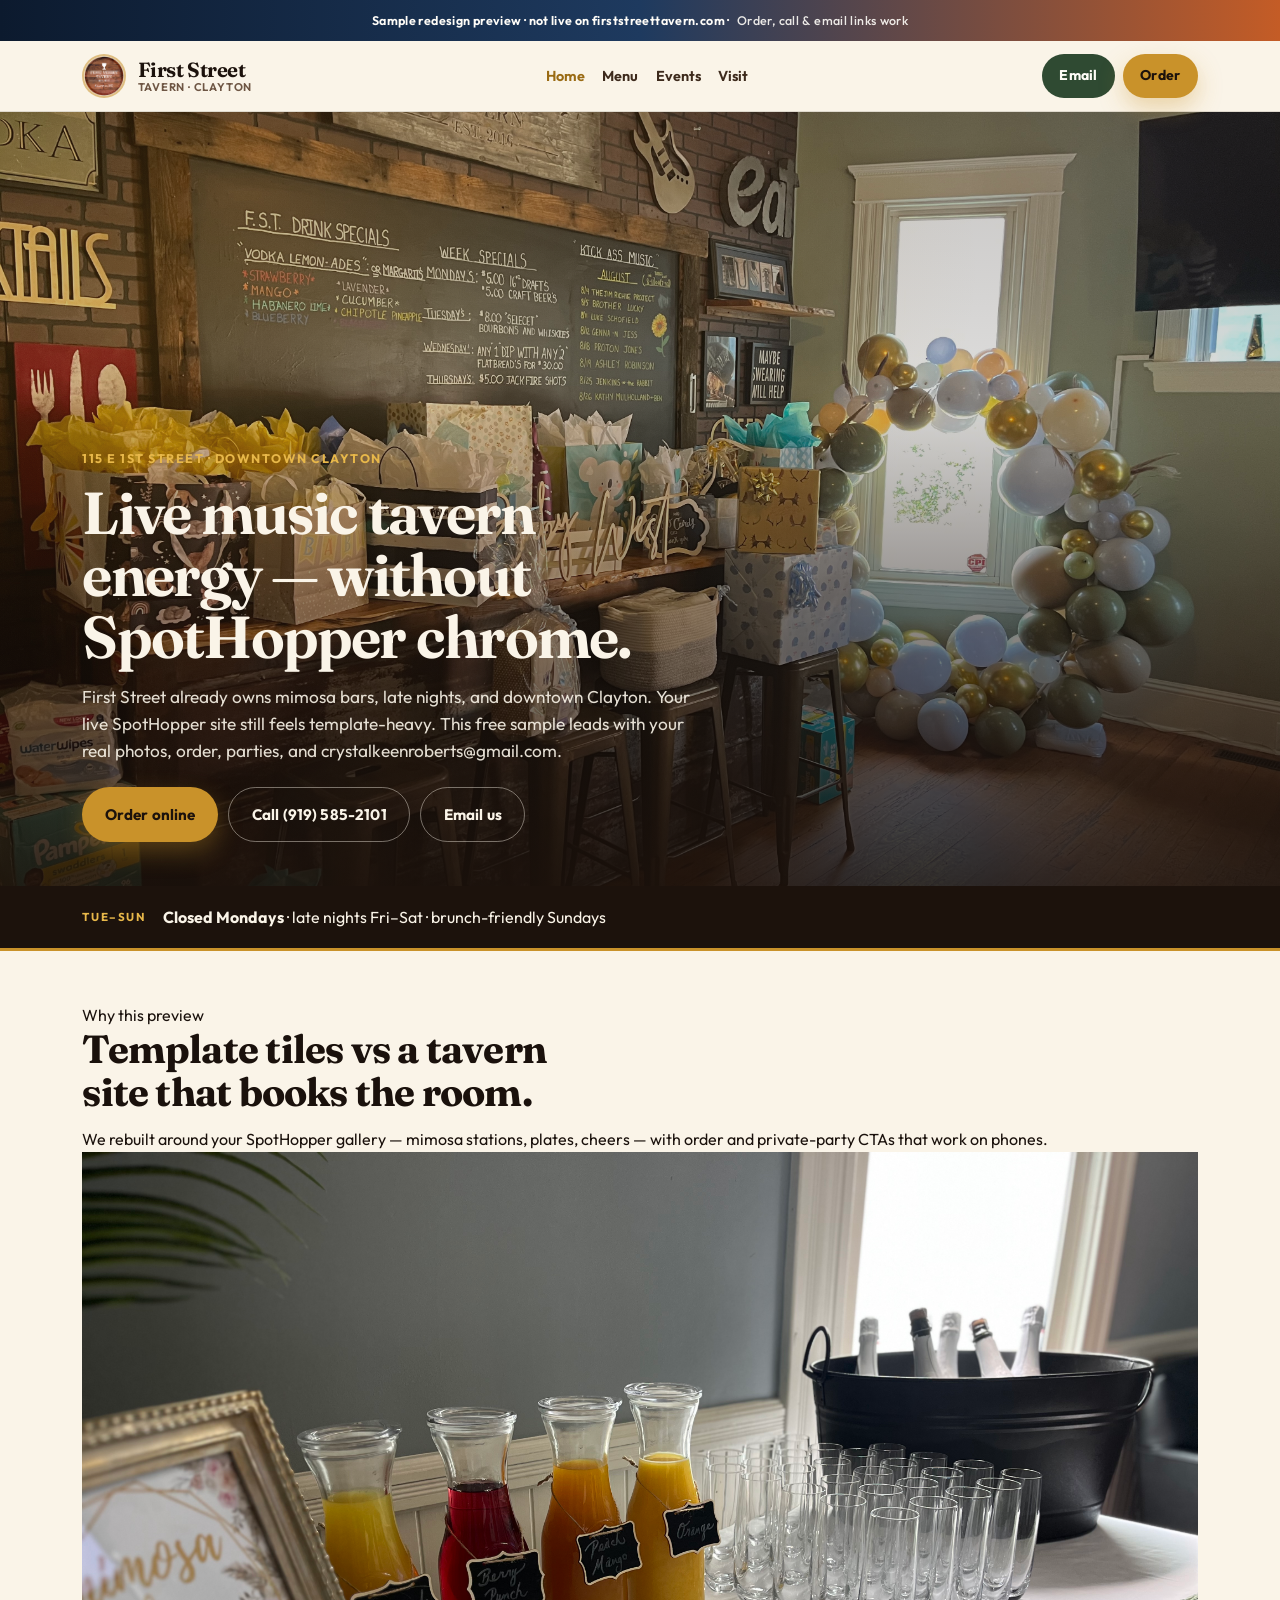
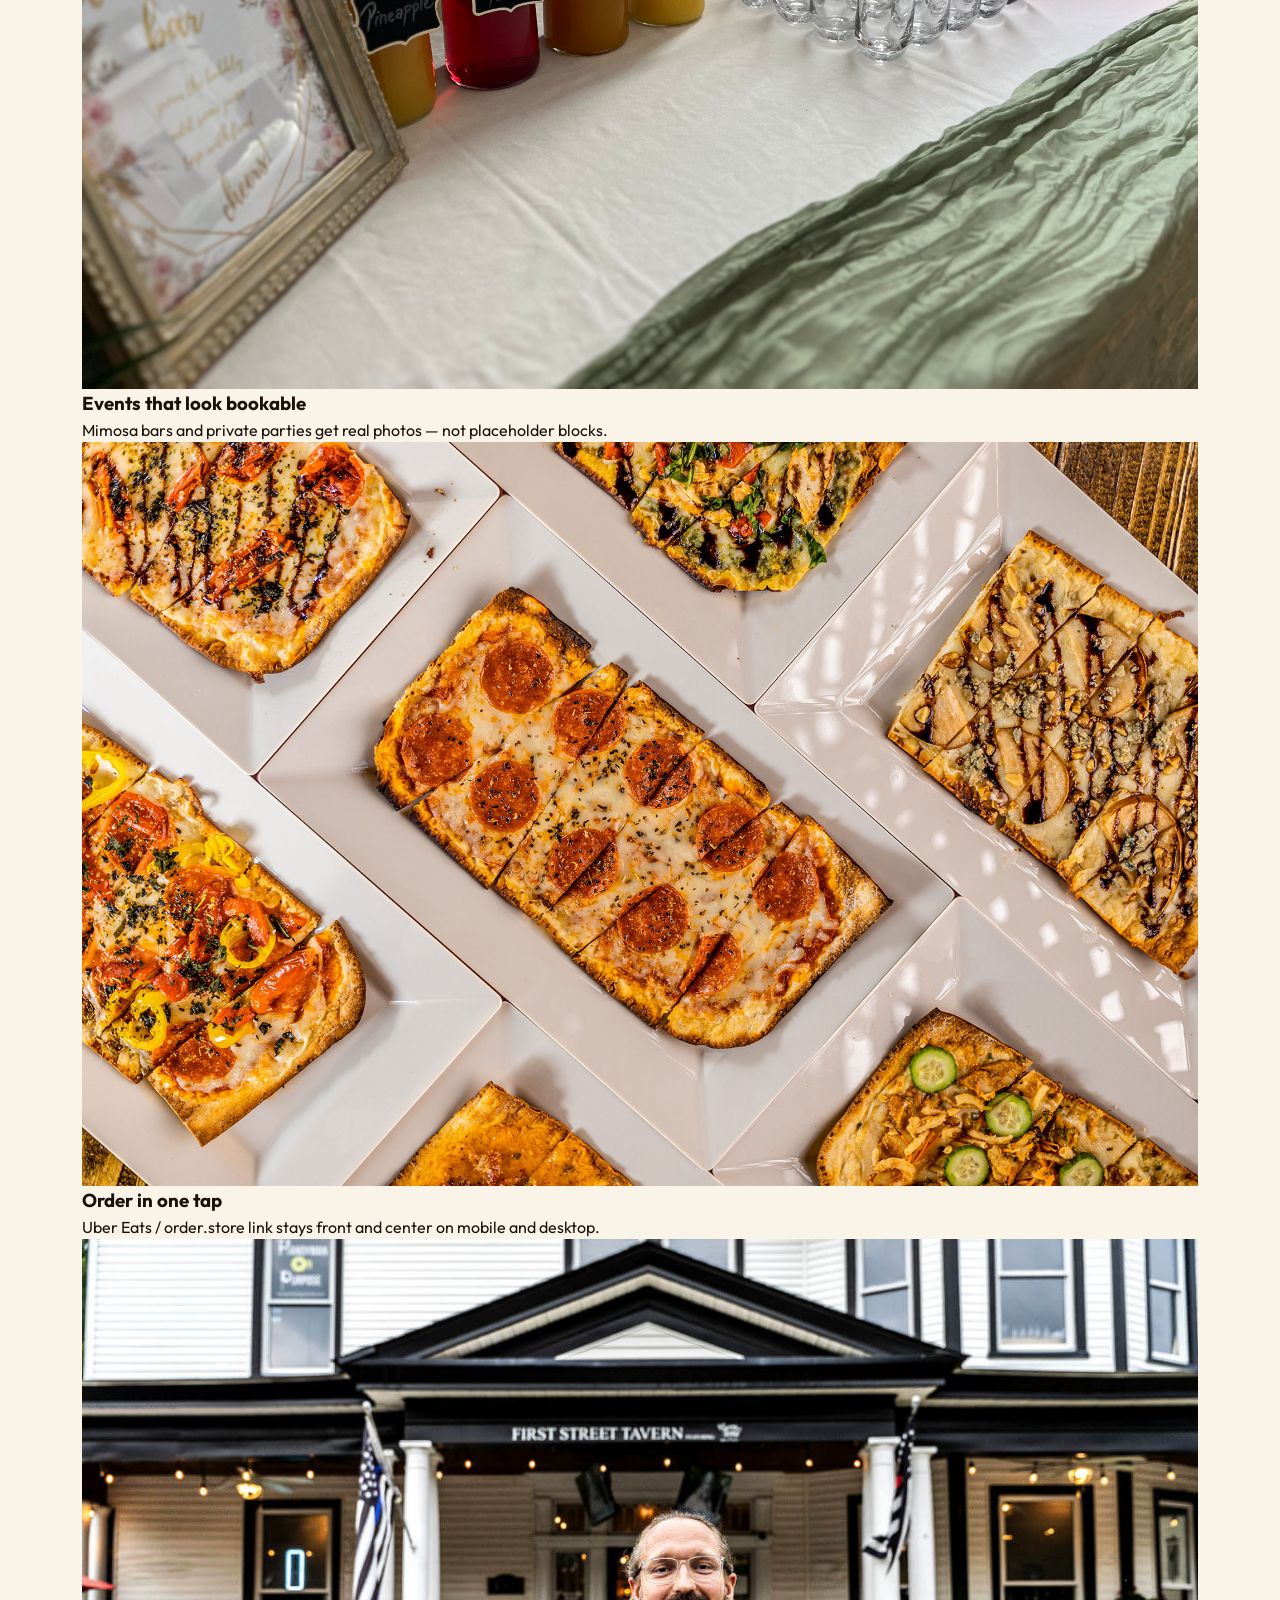
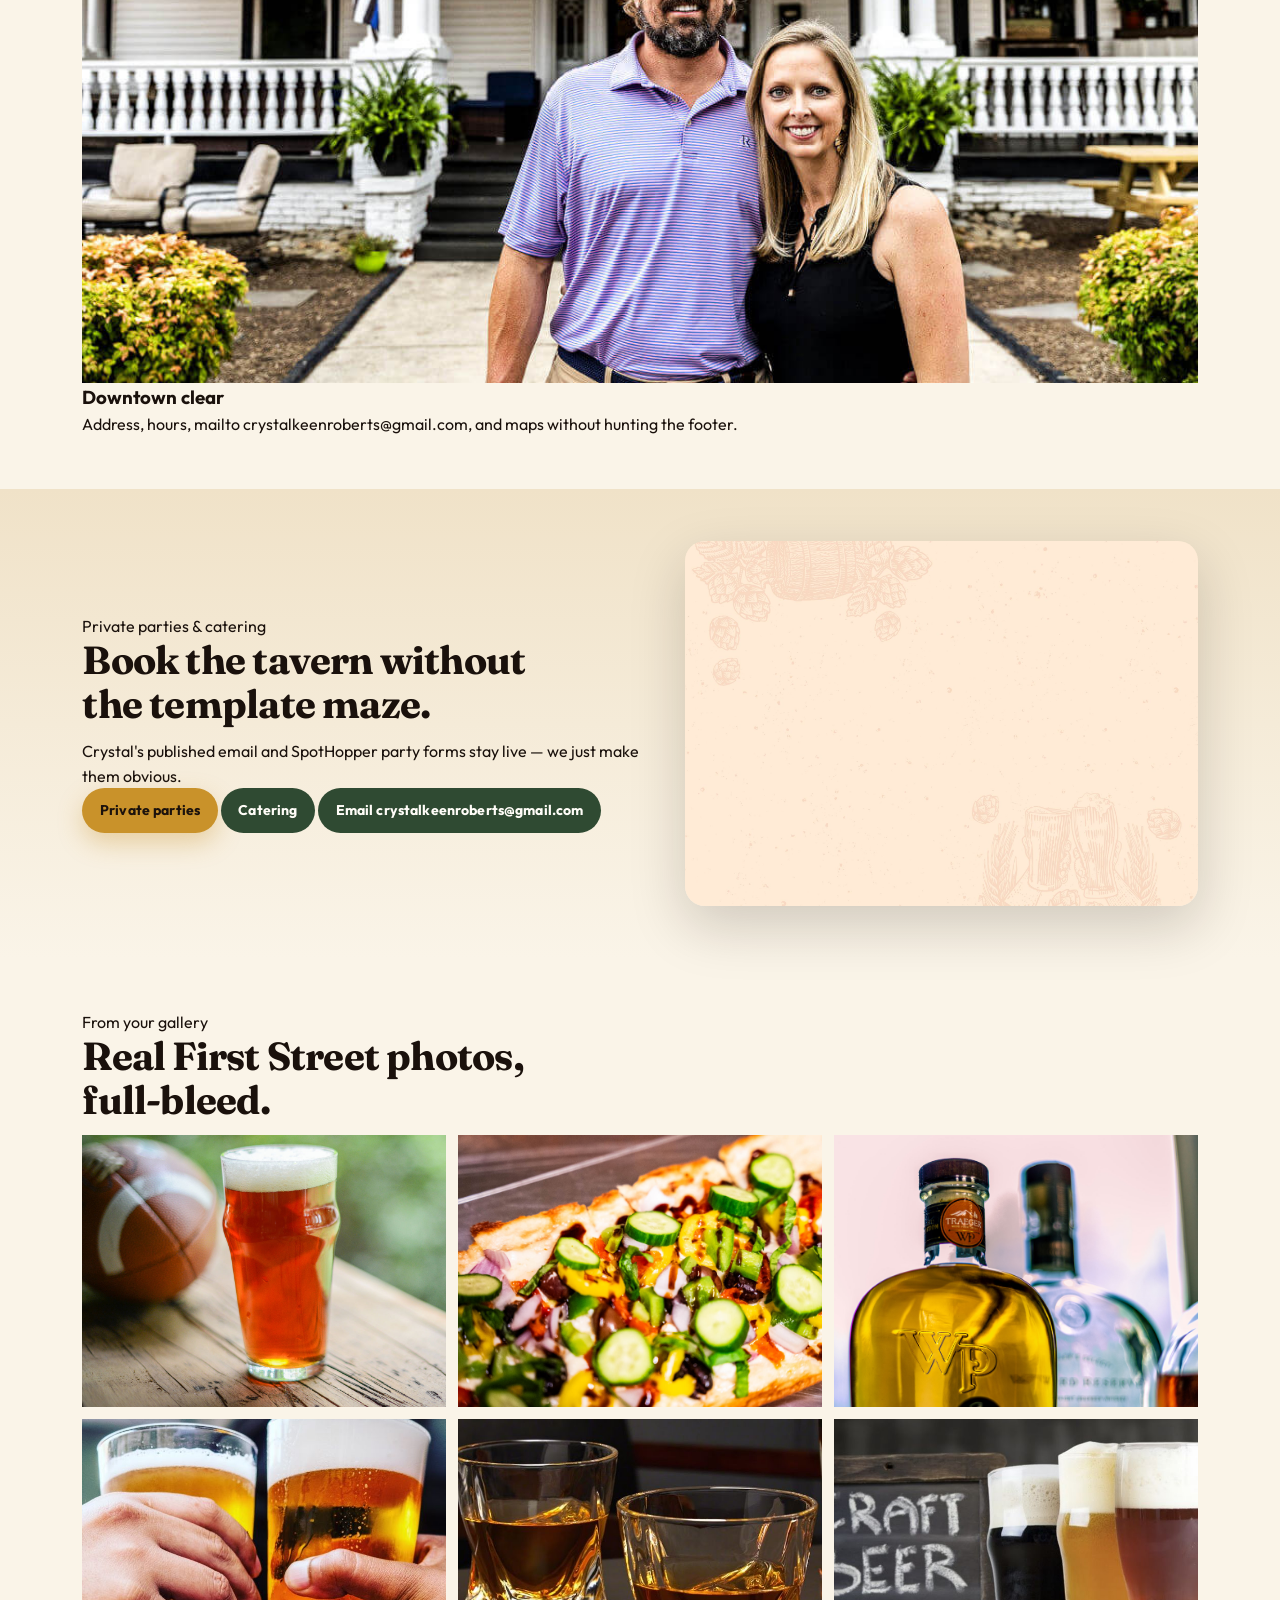
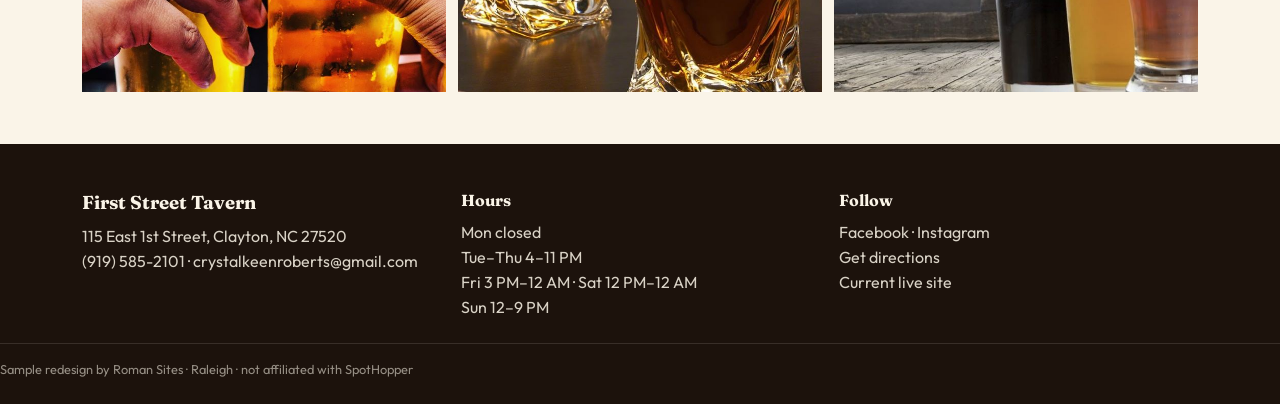
==== index.html @ ea1ae644 "Roman Sites sample redesign — First Street Tavern Clayton" ====
<!DOCTYPE html>
<html lang="en">
<head>
<meta charset="utf-8"/>
<meta name="viewport" content="width=device-width, initial-scale=1"/>
<title>First Street Tavern · Clayton, NC</title>
<meta name="description" content="Downtown Clayton tavern — live music, brunch mimosas, pub plates, private events."/>
<link rel="preconnect" href="https://fonts.googleapis.com"/><link rel="preconnect" href="https://fonts.gstatic.com" crossorigin/><link href="https://fonts.googleapis.com/css2?family=Fraunces:opsz,wght@9..144,500;9..144,650;9..144,700&family=Outfit:wght@400;500;600;700;800&display=swap" rel="stylesheet"/>
<link rel="stylesheet" href="assets/styles.css"/>
<link rel="icon" href="assets/logo.png"/>
</head>
<body>
<div class="preview-banner" role="status">Sample redesign preview · not live on firststreettavern.com · <span>Order, call &amp; email links work</span></div>
<header class="site-header"><div class="nav-inner">
<a class="brand" href="index.html"><img class="brand-mark" src="assets/logo.png" alt="First Street Tavern logo" width="44" height="44"/><span class="brand-text"><span class="brand-name">First Street</span><span class="brand-tag">Tavern · Clayton</span></span></a>
<nav class="nav-links" aria-label="Primary"><a href="index.html" aria-current="page">Home</a><a href="menu.html">Menu</a><a href="events.html">Events</a><a href="visit.html">Visit</a></nav>
<div class="nav-ctas">
<a class="btn btn-secondary" href="mailto:crystalkeenroberts@gmail.com">Email</a><a class="btn btn-primary" href="https://www.order.store/store/first-street-tavern/2-cTFxcpUdy6YJ4mLc7MJw" target="_blank" rel="noopener">Order</a>
<button class="nav-toggle" type="button" data-nav-toggle aria-expanded="false" aria-controls="mobile-nav" aria-label="Open menu"><span></span></button>
</div></div>
<div class="mobile-panel" id="mobile-nav" data-mobile-panel>
<a href="index.html">Home</a><a href="menu.html">Menu</a><a href="events.html">Events</a><a href="visit.html">Visit</a><a href="https://www.order.store/store/first-street-tavern/2-cTFxcpUdy6YJ4mLc7MJw" target="_blank" rel="noopener">Order online</a><a href="tel:9195852101">Call (919) 585-2101</a><a href="mailto:crystalkeenroberts@gmail.com">crystalkeenroberts@gmail.com</a>
</div></header>

<main>
<section class="hero">
<div class="hero-media" aria-hidden="true"><img src="assets/hero.jpg" alt="" width="1600" height="1200" fetchpriority="high"/></div>
<div class="hero-shade" aria-hidden="true"></div>
<div class="hero-content">
<p class="eyebrow">115 E 1st Street · Downtown Clayton</p>
<h1>Live music tavern energy — without SpotHopper chrome.</h1>
<p class="hero-lead">First Street already owns mimosa bars, late nights, and downtown Clayton. Your live SpotHopper site still feels template-heavy. This free sample leads with your real photos, order, parties, and crystalkeenroberts@gmail.com.</p>
<div class="hero-actions">
<a class="btn btn-primary btn-lg" href="https://www.order.store/store/first-street-tavern/2-cTFxcpUdy6YJ4mLc7MJw" target="_blank" rel="noopener">Order online</a>
<a class="btn btn-ghost btn-lg btn-on-dark" href="tel:9195852101">Call (919) 585-2101</a>
<a class="btn btn-ghost btn-lg btn-on-dark" href="mailto:crystalkeenroberts@gmail.com">Email us</a>
</div></div></section>
<aside class="hours-strip" aria-label="Hours"><div class="hours-strip-inner"><div class="hours-label">Tue–Sun</div><div><strong>Closed Mondays</strong> · late nights Fri–Sat · brunch-friendly Sundays</div></div></aside>
<section class="section"><div class="section-inner">
<div class="section-head"><div><p class="kicker">Why this preview</p><h2>Template tiles vs a tavern site that books the room.</h2><p class="lede">We rebuilt around your SpotHopper gallery — mimosa stations, plates, cheers — with order and private-party CTAs that work on phones.</p></div></div>
<div class="grid-3">
<article class="card"><div class="card-media"><img src="assets/mimosa.jpg" alt="Mimosa bar at First Street Tavern"/></div><div class="card-body"><h3>Events that look bookable</h3><p>Mimosa bars and private parties get real photos — not placeholder blocks.</p></div></article>
<article class="card"><div class="card-media"><img src="assets/food1.jpg" alt="Food at First Street"/></div><div class="card-body"><h3>Order in one tap</h3><p>Uber Eats / order.store link stays front and center on mobile and desktop.</p></div></article>
<article class="card"><div class="card-media"><img src="assets/cheers.jpg" alt="Cheers at First Street"/></div><div class="card-body"><h3>Downtown clear</h3><p>Address, hours, mailto crystalkeenroberts@gmail.com, and maps without hunting the footer.</p></div></article>
</div></div></section>
<section class="section section-alt"><div class="section-inner split">
<div><p class="kicker">Private parties &amp; catering</p><h2>Book the tavern without the template maze.</h2><p class="lede">Crystal's published email and SpotHopper party forms stay live — we just make them obvious.</p>
<div class="pill-row">
<a class="btn btn-primary" href="https://tmt.spotapps.co/private-parties?spot_id=102696&callback_url=http://firststreettavern.com/" target="_blank" rel="noopener">Private parties</a>
<a class="btn btn-secondary" href="https://tmt.spotapps.co/catering?spot_id=102696&callback_url=http://firststreettavern.com/" target="_blank" rel="noopener">Catering</a>
<a class="btn btn-secondary" href="mailto:crystalkeenroberts@gmail.com?subject=Private%20Party%20Inquiry">Email crystalkeenroberts@gmail.com</a>
</div></div>
<div class="split-media"><img src="assets/parties.jpg" alt="Private party setup"/></div>
</div></section>
<section class="section"><div class="section-inner">
<div class="section-head"><div><p class="kicker">From your gallery</p><h2>Real First Street photos, full-bleed.</h2></div></div>
<div class="gallery-grid">
<article class="card"><div class="card-media"><img src="assets/food2.jpg" alt="Plate"/></div></article>
<article class="card"><div class="card-media"><img src="assets/food3.jpg" alt="Entree"/></div></article>
<article class="card"><div class="card-media"><img src="assets/food4.jpg" alt="Special"/></div></article>
<article class="card"><div class="card-media"><img src="assets/about.jpg" alt="About"/></div></article>
<article class="card"><div class="card-media"><img src="assets/dining.jpg" alt="Dining"/></div></article>
<article class="card"><div class="card-media"><img src="assets/catering.jpg" alt="Catering"/></div></article>
</div></div></section>
</main>
<footer class="site-footer"><div class="section-inner footer-grid">
<div><h3>First Street Tavern</h3><p>115 East 1st Street, Clayton, NC 27520</p><p><a href="tel:9195852101">(919) 585-2101</a> · <a href="mailto:crystalkeenroberts@gmail.com">crystalkeenroberts@gmail.com</a></p></div>
<div><h4>Hours</h4><p>Mon closed</p><p>Tue–Thu 4–11 PM</p><p>Fri 3 PM–12 AM · Sat 12 PM–12 AM</p><p>Sun 12–9 PM</p></div>
<div><h4>Follow</h4><p><a href="https://www.facebook.com/255280561506551" target="_blank" rel="noopener">Facebook</a> · <a href="https://www.instagram.com/firststreettavern" target="_blank" rel="noopener">Instagram</a></p>
<p><a href="https://www.google.com/maps/search/?api=1&query=115+East+1st+Street+Clayton+NC+27520" target="_blank" rel="noopener">Get directions</a></p>
<p><a href="https://firststreettavern.com/" target="_blank" rel="noopener">Current live site</a></p></div>
</div>
<p class="footer-note">Sample redesign by Roman Sites · Raleigh · not affiliated with SpotHopper</p>
</footer>
<script src="assets/site.js"></script>
</body></html>
---- assets/styles.css ----
/* theme overrides */
:root {
  --ink: #1a1410;
  --plum: #1e3a5f;
  --plum-deep: #0c1a2e;
  --wine: #c45c26;
  --gold: #d4a017;
  --gold-hot: #e8b84a;
  --espresso: #0c1a2e;
  --wood: #1e3a5f;
  --gold-deep: #d4a017;
  --fried: #c45c26;
  --collard: #1e3a5f;
  --collard-deep: #0c1a2e;
  --amber: #e8b84a;
}
.preview-banner {
  background: linear-gradient(90deg, #0c1a2e, #1e3a5f 50%, #c45c26) !important;
}

/* The Chicken Hut — Durham soul-food landmark preview (unique) */
:root {
  --gold: #c9922a;
  --gold-deep: #9a6b14;
  --amber: #e8b84a;
  --fried: #d4781f;
  --espresso: #1c120c;
  --wood: #3a2418;
  --bark: #5c3a24;
  --cream: #faf4e8;
  --biscuit: #f0e2c8;
  --gravy: #e6d5b5;
  --ink: #1a110c;
  --ink-soft: #3d2a1c;
  --muted: #6e5644;
  --collard: #2f4a32;
  --collard-deep: #1c3320;
  --white: #fffdf8;
  --border: rgba(28, 18, 12, 0.12);
  --banner-h: 2.55rem;
  --nav-h: 4.4rem;
  --max: 72rem;
  --radius: 16px;
  --font-display: "Fraunces", "Iowan Old Style", Georgia, serif;
  --font-body: "Outfit", "Avenir Next", "Segoe UI", system-ui, sans-serif;
  --ease: cubic-bezier(0.22, 1, 0.36, 1);
  --shadow: 0 20px 55px rgba(28, 18, 12, 0.18);
}

*, *::before, *::after { box-sizing: border-box; margin: 0; padding: 0; }
html { scroll-behavior: smooth; }
body {
  font-family: var(--font-body);
  color: var(--ink);
  background: var(--cream);
  line-height: 1.55;
  -webkit-font-smoothing: antialiased;
}
img { max-width: 100%; display: block; }
a { color: inherit; text-decoration: none; }
ul { list-style: none; }
button { font: inherit; border: 0; background: none; cursor: pointer; color: inherit; }

.preview-banner {
  position: sticky; top: 0; z-index: 1000;
  min-height: var(--banner-h);
  display: flex; align-items: center; justify-content: center; gap: .45rem; flex-wrap: wrap;
  padding: .55rem 1rem;
  background: linear-gradient(90deg, var(--espresso), var(--wood) 45%, var(--gold-deep));
  color: var(--white);
  font-size: .78rem; font-weight: 650; letter-spacing: .03em; text-align: center;
}
.preview-banner span { opacity: .9; font-weight: 500; }

.site-header {
  position: sticky; top: var(--banner-h); z-index: 900;
  background: rgba(250, 244, 232, 0.93);
  backdrop-filter: blur(14px); -webkit-backdrop-filter: blur(14px);
  border-bottom: 1px solid var(--border);
}
.nav-inner {
  max-width: var(--max); margin: 0 auto; height: var(--nav-h);
  padding: 0 1.15rem; display: flex; align-items: center; justify-content: space-between; gap: 1rem;
}
.brand { display: flex; align-items: center; gap: .7rem; min-width: 0; }
.brand-mark {
  width: 44px; height: 44px; border-radius: 50%;
  object-fit: cover; border: 2px solid rgba(201,146,42,.45); background: var(--biscuit);
}
.brand-text { display: flex; flex-direction: column; line-height: 1.1; }
.brand-name { font-family: var(--font-display); font-size: 1.28rem; color: var(--espresso); letter-spacing: -.02em; font-weight: 650; }
.brand-tag { font-size: .7rem; color: var(--muted); font-weight: 650; letter-spacing: .07em; text-transform: uppercase; }
.nav-links { display: none; gap: 1.1rem; align-items: center; font-size: .9rem; font-weight: 650; }
.nav-links a { color: var(--ink-soft); }
.nav-links a:hover, .nav-links a[aria-current="page"] { color: var(--gold-deep); }
.nav-ctas { display: flex; align-items: center; gap: .5rem; }
.nav-toggle {
  width: 42px; height: 42px; display: inline-flex; align-items: center; justify-content: center;
  border-radius: 11px; border: 1px solid var(--border); background: var(--white);
}
.nav-toggle span, .nav-toggle span::before, .nav-toggle span::after {
  display: block; width: 18px; height: 2px; background: var(--ink); position: relative; border-radius: 2px;
}
.nav-toggle span::before, .nav-toggle span::after { content: ""; position: absolute; left: 0; }
.nav-toggle span::before { top: -6px; }
.nav-toggle span::after { top: 6px; }
.mobile-panel {
  display: none; flex-direction: column; gap: .35rem; padding: .5rem 1.15rem 1.15rem;
  border-top: 1px solid var(--border); background: var(--cream);
}
.mobile-panel.open { display: flex; }
.mobile-panel a {
  padding: .75rem .85rem; border-radius: 10px; font-weight: 650; color: var(--ink-soft);
}
.mobile-panel a:hover { background: var(--biscuit); color: var(--gold-deep); }
.mobile-ctas { display: grid; grid-template-columns: 1fr 1fr; gap: .55rem; margin-top: .4rem; }

.btn {
  display: inline-flex; align-items: center; justify-content: center; gap: .4rem;
  padding: .7rem 1.1rem; border-radius: 999px; font-weight: 700; font-size: .88rem;
  letter-spacing: .01em; transition: transform .2s var(--ease), box-shadow .2s var(--ease), background .2s;
  white-space: nowrap;
}
.btn:hover { transform: translateY(-1px); }
.btn-primary { background: var(--gold); color: var(--espresso); box-shadow: 0 10px 24px rgba(201,146,42,.35); }
.btn-primary:hover { background: var(--amber); }
.btn-secondary { background: var(--collard); color: var(--white); }
.btn-secondary:hover { background: var(--collard-deep); }
.btn-ghost {
  background: transparent; color: var(--ink); border: 1.5px solid rgba(28,18,12,.22);
}
.btn-ghost:hover { border-color: var(--gold-deep); color: var(--gold-deep); }
.btn-lg { padding: .92rem 1.4rem; font-size: .95rem; }
.btn-on-dark.btn-ghost { color: var(--cream); border-color: rgba(250,244,232,.42); }
.btn-on-dark.btn-ghost:hover { background: rgba(255,255,255,.08); border-color: var(--cream); }

.hero {
  position: relative; min-height: min(86vh, 780px);
  display: grid; align-items: end; color: var(--cream); overflow: hidden;
}
.hero-media { position: absolute; inset: 0; }
.hero-media img { width: 100%; height: 100%; object-fit: cover; object-position: center 30%; }
.hero-shade {
  position: absolute; inset: 0;
  background:
    linear-gradient(180deg, rgba(28,18,12,.25) 0%, rgba(28,18,12,.15) 35%, rgba(28,18,12,.88) 100%),
    radial-gradient(ellipse at 20% 20%, rgba(201,146,42,.28), transparent 50%);
}
.hero-content {
  position: relative; z-index: 2; max-width: var(--max); margin: 0 auto; width: 100%;
  padding: 3.5rem 1.15rem 2.75rem;
}
.eyebrow {
  display: inline-flex; align-items: center; gap: .5rem;
  font-size: .78rem; font-weight: 700; letter-spacing: .12em; text-transform: uppercase;
  color: var(--amber); margin-bottom: .85rem;
}
.hero h1 {
  font-family: var(--font-display); font-weight: 650; font-size: clamp(2.2rem, 5.5vw, 3.7rem);
  line-height: 1.05; letter-spacing: -.03em; max-width: 14ch; margin-bottom: 1rem;
}
.hero-lead { font-size: 1.08rem; max-width: 38rem; color: rgba(250,244,232,.9); margin-bottom: 1.4rem; }
.hero-actions { display: flex; flex-wrap: wrap; gap: .65rem; }

.hours-strip {
  background: var(--espresso); color: var(--cream); border-bottom: 3px solid var(--gold);
}
.hours-strip-inner {
  max-width: var(--max); margin: 0 auto; padding: 1.15rem 1.15rem;
  display: grid; gap: 1rem;
}
.hours-label {
  font-size: .72rem; font-weight: 700; letter-spacing: .14em; text-transform: uppercase; color: var(--amber);
}
.hours-grid { display: grid; gap: .35rem .9rem; grid-template-columns: repeat(auto-fit, minmax(140px, 1fr)); }
.hours-grid strong { display: block; font-size: .78rem; color: var(--amber); font-weight: 700; letter-spacing: .04em; }
.hours-note { margin-top: .55rem; font-size: .9rem; color: rgba(250,244,232,.78); }
.hours-note a { color: var(--amber); text-decoration: underline; text-underline-offset: 2px; }

.section { padding: 3.25rem 0; }
.section-alt { background: linear-gradient(180deg, var(--biscuit), var(--cream)); }
.section-dark { background: var(--wood); color: var(--cream); }
.section-inner { max-width: var(--max); margin: 0 auto; padding: 0 1.15rem; }
.section-kicker {
  font-size: .75rem; font-weight: 750; letter-spacing: .14em; text-transform: uppercase;
  color: var(--gold-deep); margin-bottom: .55rem;
}
.section-dark .section-kicker { color: var(--amber); }
.section h2 {
  font-family: var(--font-display); font-size: clamp(1.7rem, 3.4vw, 2.45rem);
  line-height: 1.12; letter-spacing: -.02em; max-width: 18ch; margin-bottom: .75rem;
}
.section-lead { max-width: 40rem; color: var(--muted); font-size: 1.05rem; margin-bottom: 1.5rem; }
.section-dark .section-lead { color: rgba(250,244,232,.78); }

.photo-mosaic-grid {
  display: grid; gap: .75rem;
  grid-template-columns: repeat(2, 1fr);
}
@media (min-width: 720px) {
  .photo-mosaic-grid { grid-template-columns: repeat(4, 1fr); grid-template-rows: 180px 180px; }
  .photo-mosaic-grid .tile:nth-child(1) { grid-column: span 2; grid-row: span 2; }
}
.tile {
  position: relative; border-radius: var(--radius); overflow: hidden; min-height: 150px;
  box-shadow: var(--shadow);
}
.tile img { width: 100%; height: 100%; object-fit: cover; position: absolute; inset: 0; }
.tile-caption {
  position: absolute; left: .75rem; bottom: .75rem; z-index: 2;
  background: rgba(28,18,12,.72); color: var(--cream);
  padding: .35rem .65rem; border-radius: 999px; font-size: .75rem; font-weight: 700;
}

.feature-grid {
  display: grid; gap: 1rem; grid-template-columns: repeat(auto-fit, minmax(220px, 1fr));
}
.feature-card {
  background: var(--white); border: 1px solid var(--border); border-radius: var(--radius);
  padding: 1.25rem; box-shadow: 0 10px 30px rgba(28,18,12,.06);
}
.feature-card h3 {
  font-family: var(--font-display); font-size: 1.25rem; margin-bottom: .4rem; color: var(--espresso);
}
.feature-card p { color: var(--muted); font-size: .95rem; }
.feature-card a { color: var(--gold-deep); font-weight: 700; display: inline-block; margin-top: .7rem; }

.split {
  display: grid; gap: 1.5rem; align-items: center;
}
@media (min-width: 860px) {
  .split { grid-template-columns: 1.05fr .95fr; gap: 2.25rem; }
  .split.reverse { direction: rtl; }
  .split.reverse > * { direction: ltr; }
}
.split-media { border-radius: calc(var(--radius) + 4px); overflow: hidden; box-shadow: var(--shadow); min-height: 280px; }
.split-media img { width: 100%; height: 100%; object-fit: cover; min-height: 280px; }

.quote-band {
  background: var(--biscuit); border-top: 1px solid var(--border); border-bottom: 1px solid var(--border);
  padding: 2.5rem 0;
}
.quote-grid { display: grid; gap: 1rem; grid-template-columns: repeat(auto-fit, minmax(240px, 1fr)); }
.quote-card {
  background: var(--white); border-radius: var(--radius); padding: 1.25rem 1.3rem;
  border: 1px solid var(--border);
}
.quote-card p { font-size: .98rem; color: var(--ink-soft); margin-bottom: .75rem; }
.quote-card cite { font-style: normal; font-size: .8rem; font-weight: 700; color: var(--gold-deep); }

.page-hero {
  background:
    linear-gradient(135deg, rgba(28,18,12,.92), rgba(92,58,36,.85)),
    url("hero-plate.jpg") center/cover;
  color: var(--cream); padding: 3.2rem 0 2.6rem;
}
.page-hero-inner { max-width: var(--max); margin: 0 auto; padding: 0 1.15rem; }
.page-hero h1 {
  font-family: var(--font-display); font-size: clamp(1.9rem, 4vw, 2.8rem);
  line-height: 1.1; letter-spacing: -.02em; margin-bottom: .55rem;
}
.page-hero p { max-width: 38rem; color: rgba(250,244,232,.85); }
.page-hero a { color: var(--amber); text-decoration: underline; text-underline-offset: 2px; }

.menu-tabs {
  display: flex; flex-wrap: wrap; gap: .45rem; margin-bottom: 1.4rem;
}
.menu-tab {
  padding: .55rem 1rem; border-radius: 999px; font-weight: 700; font-size: .85rem;
  background: var(--white); border: 1px solid var(--border); color: var(--ink-soft);
}
.menu-tab[aria-selected="true"] {
  background: var(--espresso); color: var(--cream); border-color: var(--espresso);
}
.menu-section { margin-bottom: 1.6rem; }
.menu-section h3 {
  font-family: var(--font-display); font-size: 1.35rem; margin-bottom: .75rem;
  padding-bottom: .45rem; border-bottom: 2px solid var(--gold);
}
.menu-list { display: grid; gap: .65rem; }
.menu-item {
  display: grid; gap: .15rem; padding: .85rem 1rem; background: var(--white);
  border-radius: 12px; border: 1px solid var(--border);
}
.menu-item h4 { font-size: 1rem; font-weight: 700; color: var(--espresso); }
.menu-item p { font-size: .88rem; color: var(--muted); }
.menu-note {
  margin-top: 1rem; padding: 1rem 1.1rem; border-radius: 12px;
  background: rgba(201,146,42,.12); border: 1px solid rgba(201,146,42,.28);
  font-size: .92rem; color: var(--ink-soft);
}
.menu-note a { color: var(--gold-deep); font-weight: 700; text-decoration: underline; text-underline-offset: 2px; }

.day-grid {
  display: grid; gap: .85rem; grid-template-columns: repeat(auto-fit, minmax(240px, 1fr));
}
.day-card {
  background: var(--white); border: 1px solid var(--border); border-radius: var(--radius);
  overflow: hidden;
}
.day-card header {
  background: var(--espresso); color: var(--cream); padding: .75rem 1rem;
  font-family: var(--font-display); font-size: 1.15rem;
}
.day-card ul { padding: .85rem 1rem 1.05rem; }
.day-card li {
  padding: .35rem 0; border-bottom: 1px dashed rgba(28,18,12,.1); font-size: .92rem; color: var(--ink-soft);
}
.day-card li:last-child { border-bottom: 0; }
.day-card .famous {
  color: var(--gold-deep); font-weight: 700; font-size: .82rem; letter-spacing: .02em;
}

.cater-grid {
  display: grid; gap: .75rem; grid-template-columns: repeat(auto-fit, minmax(180px, 1fr));
}
.cater-chip {
  background: var(--white); border: 1px solid var(--border); border-radius: 12px;
  padding: .85rem 1rem; font-weight: 650; color: var(--ink-soft); text-align: center;
}

.info-cards {
  display: grid; gap: 1rem; grid-template-columns: repeat(auto-fit, minmax(220px, 1fr));
}
.info-card {
  background: var(--white); border: 1px solid var(--border); border-radius: var(--radius);
  padding: 1.25rem; display: grid; gap: .45rem;
}
.info-card h3 { font-family: var(--font-display); font-size: 1.2rem; color: var(--espresso); }
.info-card a { color: var(--gold-deep); font-weight: 700; }
.map-embed {
  border-radius: var(--radius); overflow: hidden; border: 1px solid var(--border);
  box-shadow: var(--shadow); aspect-ratio: 16/9; background: var(--biscuit);
}
.map-embed iframe { width: 100%; height: 100%; border: 0; }

.story-timeline { display: grid; gap: 1rem; }
.story-step {
  display: grid; gap: .35rem; padding: 1.1rem 1.2rem; background: var(--white);
  border-left: 4px solid var(--gold); border-radius: 0 12px 12px 0; border: 1px solid var(--border); border-left-width: 4px;
}
.story-step strong { color: var(--gold-deep); font-size: .8rem; letter-spacing: .08em; text-transform: uppercase; }

.site-footer {
  background: var(--espresso); color: rgba(250,244,232,.85); padding: 2.75rem 0 1.5rem;
}
.footer-inner { max-width: var(--max); margin: 0 auto; padding: 0 1.15rem; }
.footer-brand { margin-bottom: 1.5rem; }
.footer-brand .brand-name { font-family: var(--font-display); font-size: 1.45rem; color: var(--cream); }
.footer-brand .brand-tag { color: var(--amber); font-size: .85rem; margin-top: .25rem; }
.footer-cols {
  display: grid; gap: 1.25rem; grid-template-columns: repeat(auto-fit, minmax(180px, 1fr));
  margin-bottom: 1.75rem;
}
.footer-cols h4 {
  font-size: .75rem; letter-spacing: .12em; text-transform: uppercase; color: var(--amber); margin-bottom: .55rem;
}
.footer-cols a, .footer-cols p { display: block; margin-bottom: .35rem; font-size: .92rem; }
.footer-cols a:hover { color: var(--amber); }
.footer-bottom {
  border-top: 1px solid rgba(250,244,232,.12); padding-top: 1rem;
  font-size: .8rem; color: rgba(250,244,232,.55);
}

@media (min-width: 880px) {
  .nav-links { display: flex; }
  .nav-toggle { display: none; }
  .hours-strip-inner { grid-template-columns: auto 1fr; align-items: center; }
}


.footer-grid { display: grid; gap: 1.25rem; grid-template-columns: repeat(auto-fit, minmax(200px, 1fr)); margin-bottom: 1.5rem; }
.footer-grid h3, .footer-grid h4 { font-family: var(--font-display); color: var(--cream); margin-bottom: .45rem; }
.footer-grid a:hover { color: var(--amber); }
.footer-note { font-size: .8rem; color: rgba(250,244,232,.55); border-top: 1px solid rgba(250,244,232,.12); padding-top: 1rem; }
.gallery-grid { display: grid; gap: .75rem; grid-template-columns: repeat(2, 1fr); }
@media (min-width: 760px) { .gallery-grid { grid-template-columns: repeat(3, 1fr); } }
.gallery-grid .card-media { aspect-ratio: 4/3; }
.gallery-grid .card-media img { width: 100%; height: 100%; object-fit: cover; }
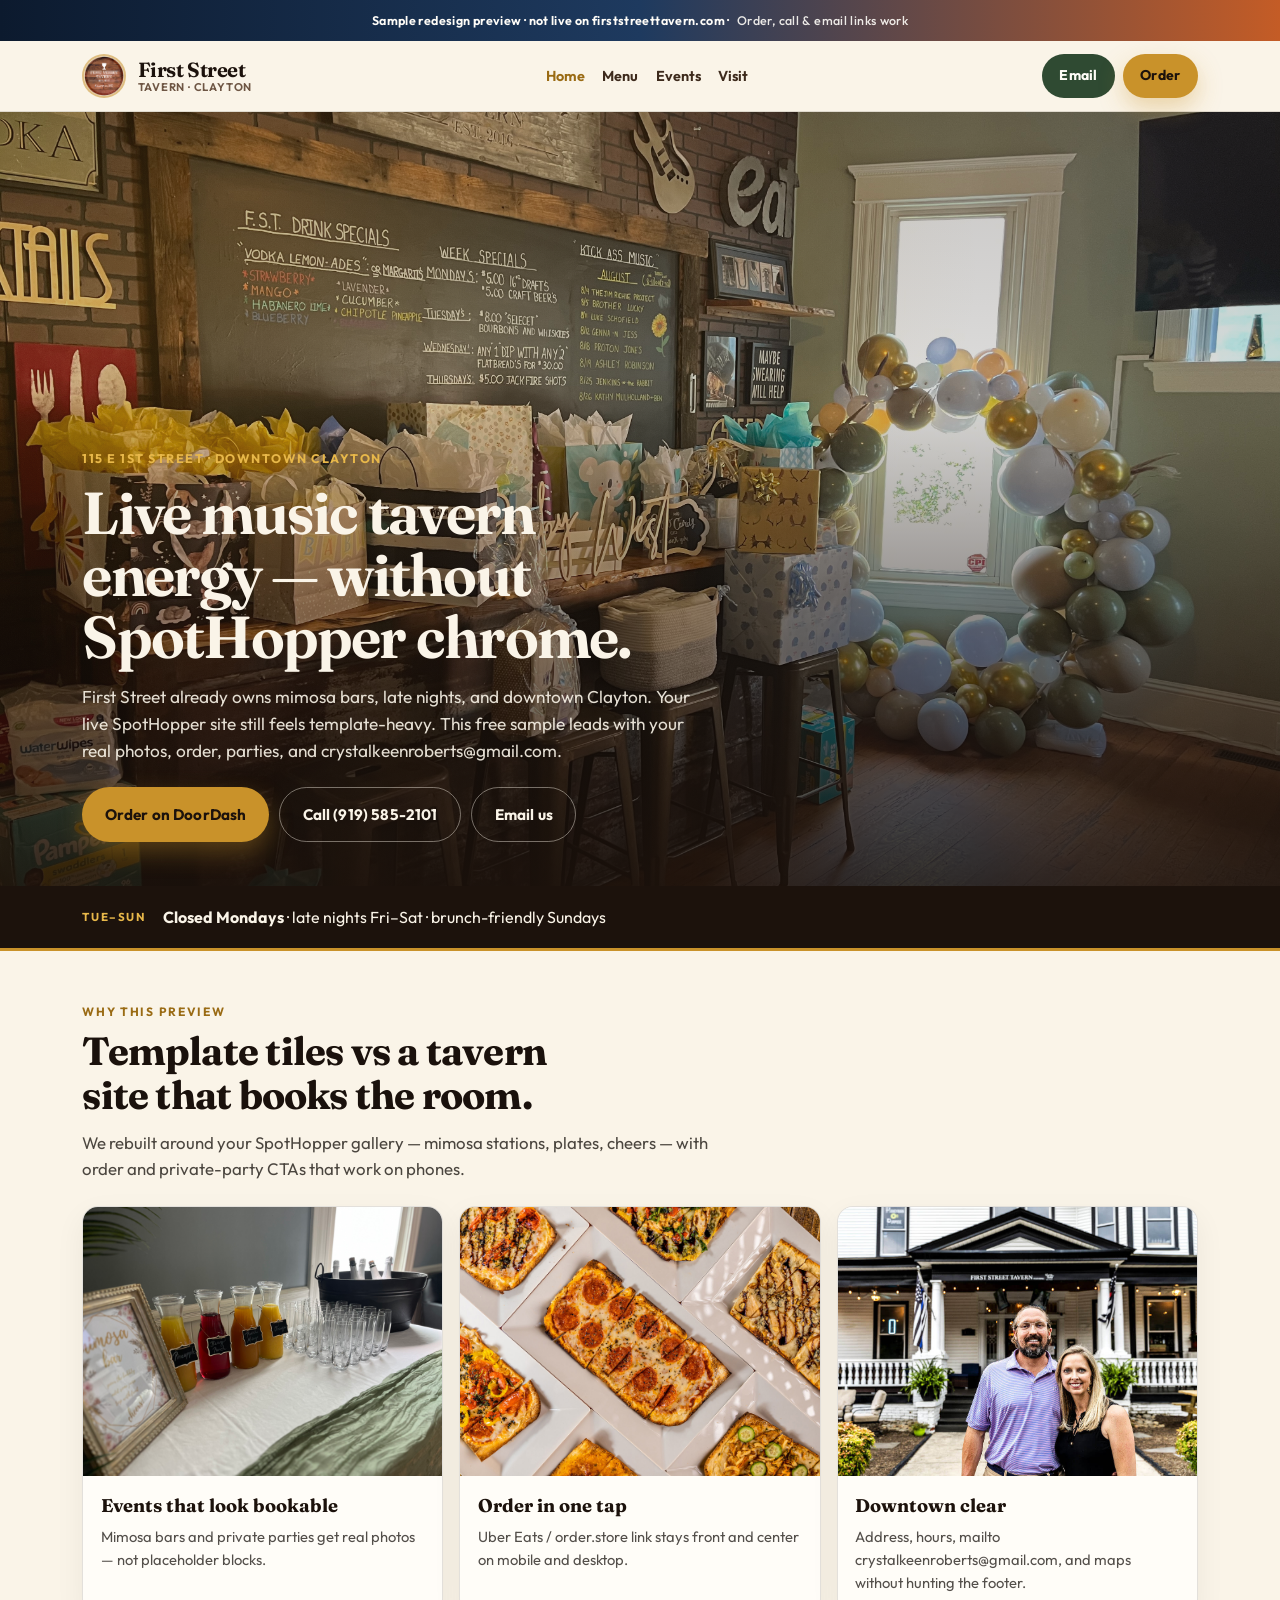
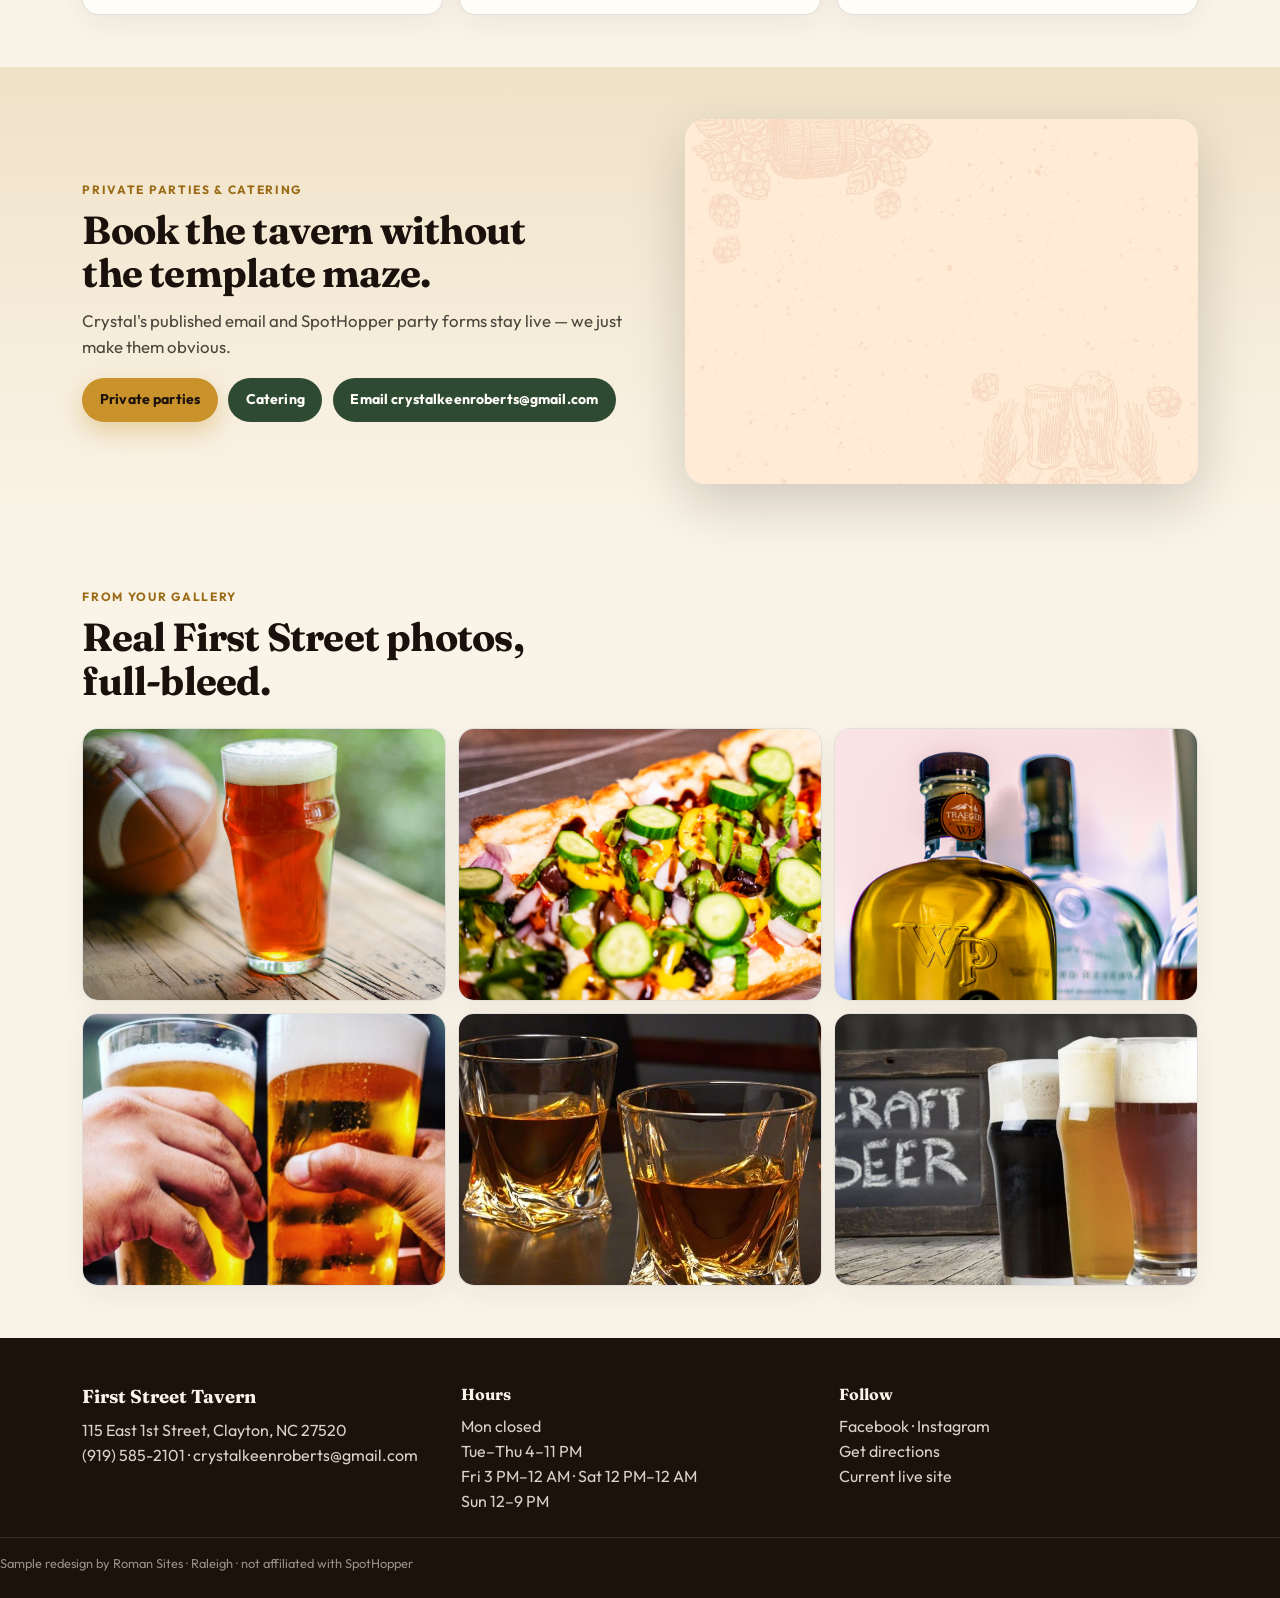
==== commit 7d40663a: "Fix order CTA to working DoorDash link" ====
--- a/index.html
+++ b/index.html
@@ -15,11 +15,11 @@
 <a class="brand" href="index.html"><img class="brand-mark" src="assets/logo.png" alt="First Street Tavern logo" width="44" height="44"/><span class="brand-text"><span class="brand-name">First Street</span><span class="brand-tag">Tavern · Clayton</span></span></a>
 <nav class="nav-links" aria-label="Primary"><a href="index.html" aria-current="page">Home</a><a href="menu.html">Menu</a><a href="events.html">Events</a><a href="visit.html">Visit</a></nav>
 <div class="nav-ctas">
-<a class="btn btn-secondary" href="mailto:crystalkeenroberts@gmail.com">Email</a><a class="btn btn-primary" href="https://www.order.store/store/first-street-tavern/2-cTFxcpUdy6YJ4mLc7MJw" target="_blank" rel="noopener">Order</a>
+<a class="btn btn-secondary" href="mailto:crystalkeenroberts@gmail.com">Email</a><a class="btn btn-primary" href="https://www.doordash.com/store/first-street-tavern-clayton-555719/" target="_blank" rel="noopener">Order</a>
 <button class="nav-toggle" type="button" data-nav-toggle aria-expanded="false" aria-controls="mobile-nav" aria-label="Open menu"><span></span></button>
 </div></div>
 <div class="mobile-panel" id="mobile-nav" data-mobile-panel>
-<a href="index.html">Home</a><a href="menu.html">Menu</a><a href="events.html">Events</a><a href="visit.html">Visit</a><a href="https://www.order.store/store/first-street-tavern/2-cTFxcpUdy6YJ4mLc7MJw" target="_blank" rel="noopener">Order online</a><a href="tel:9195852101">Call (919) 585-2101</a><a href="mailto:crystalkeenroberts@gmail.com">crystalkeenroberts@gmail.com</a>
+<a href="index.html">Home</a><a href="menu.html">Menu</a><a href="events.html">Events</a><a href="visit.html">Visit</a><a href="https://www.doordash.com/store/first-street-tavern-clayton-555719/" target="_blank" rel="noopener">Order on DoorDash</a><a href="tel:9195852101">Call (919) 585-2101</a><a href="mailto:crystalkeenroberts@gmail.com">crystalkeenroberts@gmail.com</a>
 </div></header>
 
 <main>
@@ -31,7 +31,7 @@
 <h1>Live music tavern energy — without SpotHopper chrome.</h1>
 <p class="hero-lead">First Street already owns mimosa bars, late nights, and downtown Clayton. Your live SpotHopper site still feels template-heavy. This free sample leads with your real photos, order, parties, and crystalkeenroberts@gmail.com.</p>
 <div class="hero-actions">
-<a class="btn btn-primary btn-lg" href="https://www.order.store/store/first-street-tavern/2-cTFxcpUdy6YJ4mLc7MJw" target="_blank" rel="noopener">Order online</a>
+<a class="btn btn-primary btn-lg" href="https://www.doordash.com/store/first-street-tavern-clayton-555719/" target="_blank" rel="noopener">Order on DoorDash</a>
 <a class="btn btn-ghost btn-lg btn-on-dark" href="tel:9195852101">Call (919) 585-2101</a>
 <a class="btn btn-ghost btn-lg btn-on-dark" href="mailto:crystalkeenroberts@gmail.com">Email us</a>
 </div></div></section>
--- a/assets/styles.css
+++ b/assets/styles.css
@@ -377,3 +377,32 @@
 @media (min-width: 760px) { .gallery-grid { grid-template-columns: repeat(3, 1fr); } }
 .gallery-grid .card-media { aspect-ratio: 4/3; }
 .gallery-grid .card-media img { width: 100%; height: 100%; object-fit: cover; }
+
+/* layout patches for quality bar */
+.kicker { font-size: .75rem; letter-spacing: .14em; text-transform: uppercase; font-weight: 700; color: var(--gold-deep); margin-bottom: .55rem; }
+.lede { font-size: 1.05rem; line-height: 1.55; color: rgba(26,20,16,.78); max-width: 40rem; }
+.section-head { margin-bottom: 1.5rem; }
+.grid-3 { display: grid; gap: 1rem; grid-template-columns: 1fr; }
+@media (min-width: 720px) { .grid-3 { grid-template-columns: repeat(3, 1fr); } }
+.card { background: var(--white); border: 1px solid var(--border); border-radius: var(--radius); overflow: hidden; box-shadow: 0 10px 30px rgba(28,18,12,.06); }
+.card-media { aspect-ratio: 4/3; overflow: hidden; background: var(--biscuit); }
+.card-media img { width: 100%; height: 100%; object-fit: cover; display: block; }
+.card-body { padding: 1rem 1.1rem 1.2rem; }
+.card-body h3 { font-family: var(--font-display); font-size: 1.15rem; margin-bottom: .35rem; color: var(--espresso); }
+.card-body p { font-size: .92rem; color: rgba(26,20,16,.75); }
+.pill-row { display: flex; flex-wrap: wrap; gap: .65rem; margin-top: 1.1rem; }
+.btn-lg { padding: .92rem 1.4rem; font-size: .95rem; }
+.hero-lead { font-size: 1.08rem; max-width: 38rem; color: rgba(250,244,232,.9); margin-bottom: 1.4rem; }
+.hero-actions { display: flex; flex-wrap: wrap; gap: .65rem; }
+.page-hero-inner { max-width: var(--max); margin: 0 auto; padding: 2.5rem 1.15rem; }
+.page-hero .kicker { color: var(--amber); }
+.page-hero h1 { font-family: var(--font-display); color: var(--cream); font-size: clamp(1.8rem, 4vw, 2.6rem); margin: .35rem 0 0.75rem; }
+.page-hero .lede { color: rgba(250,244,232,.85); }
+.footer-grid { display: grid; gap: 1.25rem; grid-template-columns: repeat(auto-fit, minmax(200px, 1fr)); margin-bottom: 1.5rem; }
+.footer-grid h3, .footer-grid h4 { font-family: var(--font-display); color: var(--cream); margin-bottom: .45rem; }
+.footer-grid a:hover { color: var(--amber); }
+.footer-note { font-size: .8rem; color: rgba(250,244,232,.55); border-top: 1px solid rgba(250,244,232,.12); padding-top: 1rem; }
+.gallery-grid { display: grid; gap: .75rem; grid-template-columns: repeat(2, 1fr); }
+@media (min-width: 760px) { .gallery-grid { grid-template-columns: repeat(3, 1fr); } }
+.gallery-grid .card-media { aspect-ratio: 4/3; }
+
